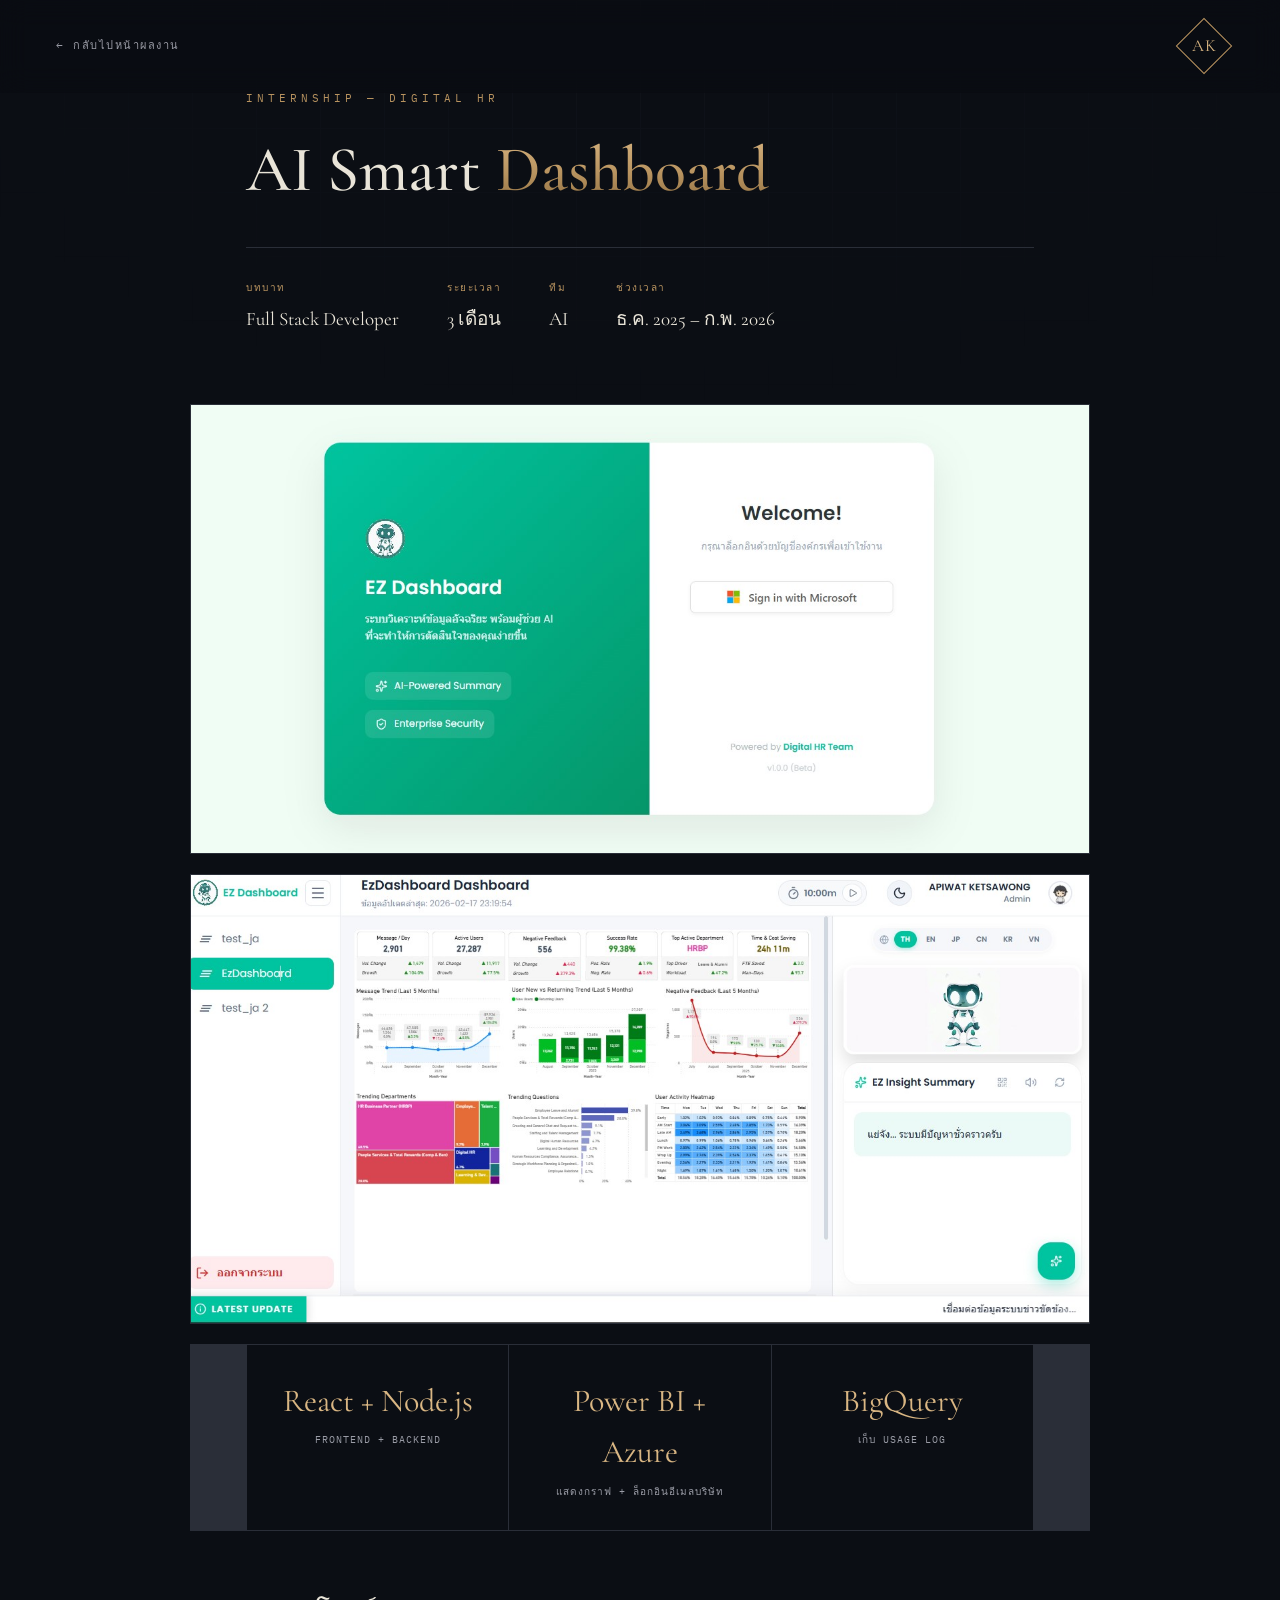
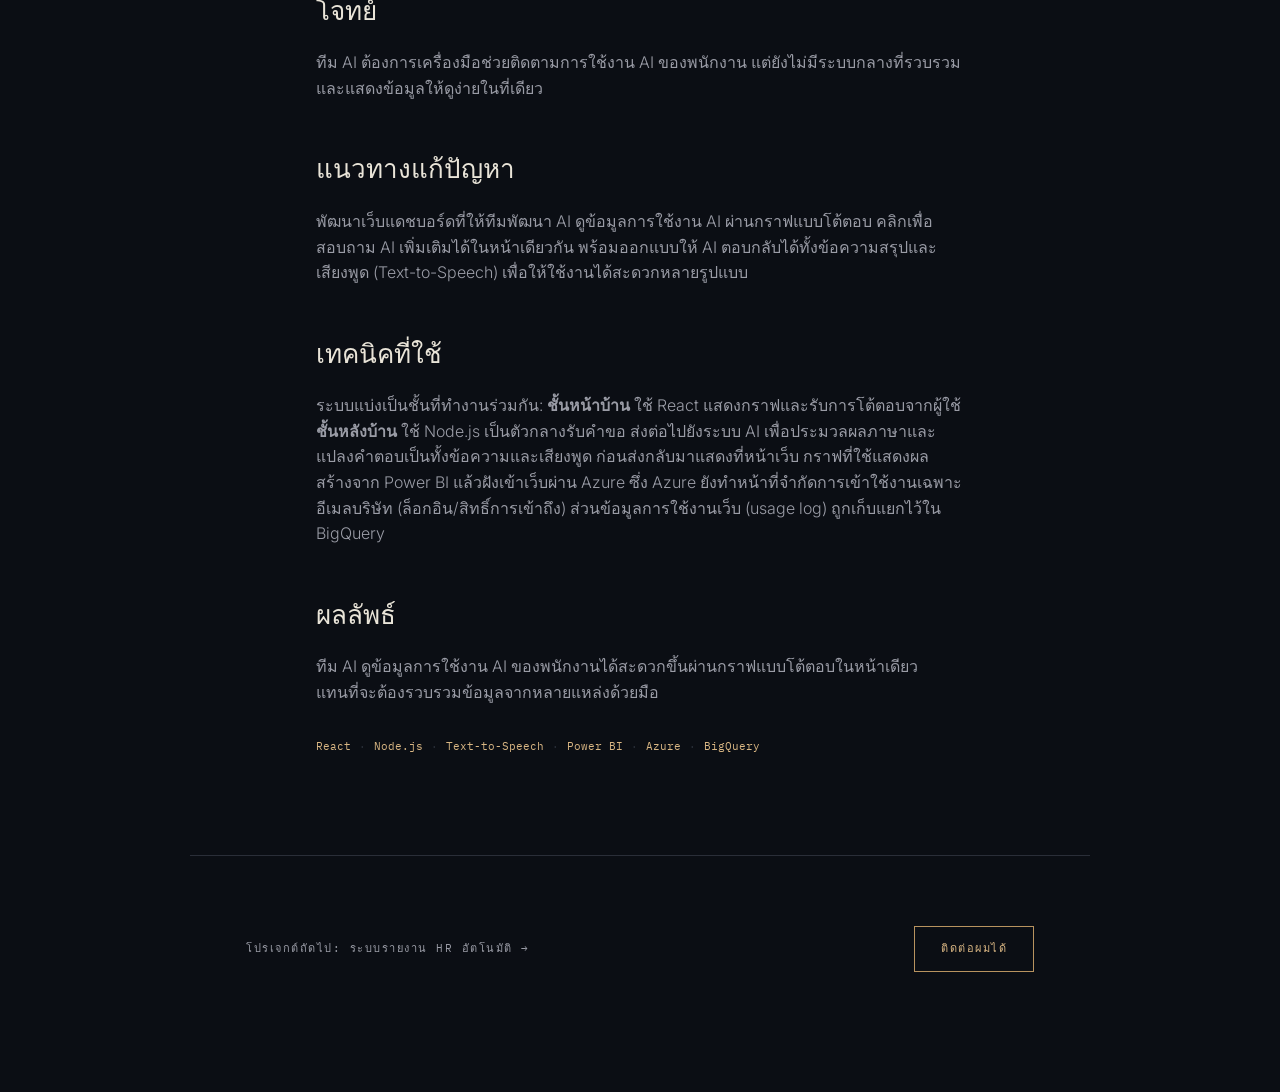
==== project-1.html @ 17b0898d "save" ====
<!DOCTYPE html>
<html lang="th">
<head>
<meta charset="UTF-8">
<meta name="viewport" content="width=device-width, initial-scale=1.0">
<title>AI Smart Dashboard — Apiwat Ketsawong</title>
<link rel="preconnect" href="https://fonts.googleapis.com">
<link rel="preconnect" href="https://fonts.gstatic.com" crossorigin>
<link href="https://fonts.googleapis.com/css2?family=Cormorant+Garamond:ital,wght@0,400;0,500;0,600;1,400&family=Inter:wght@300;400;500;600&family=IBM+Plex+Mono:wght@400;500&display=swap" rel="stylesheet">
<link rel="stylesheet" href="styles.css">
</head>
<body>

<div class="grain"></div>

<nav class="case-nav">
  <a class="case-back" href="home.html#work">← กลับไปหน้าผลงาน</a>
  <div class="monogram"><span>AK</span></div>
</nav>

<section class="case-hero">
  <div class="eyebrow">Internship — Digital HR</div>
  <h1 class="case-title">AI Smart<span class="brass-text"> Dashboard</span></h1>
  <div class="case-meta-row">
    <div class="item"><div class="l">บทบาท</div><div class="v">Full Stack Developer</div></div>
    <div class="item"><div class="l">ระยะเวลา</div><div class="v">3 เดือน</div></div>
    <div class="item"><div class="l">ทีม</div><div class="v">AI</div></div>
    <div class="item"><div class="l">ช่วงเวลา</div><div class="v">ธ.ค. 2025 – ก.พ. 2026</div></div>
  </div>
</section>

<div class="case-frame"><img src="image/dashboard1.png" alt="AI Smart Dashboard"></div>
<div class="case-frame"><img src="image/dashboard2.jpg" alt="AI Smart Dashboard"></div>

<div class="case-results">
  <div class="r"><div class="n">React + Node.js</div><div class="l">Frontend + Backend</div></div>
  <div class="r"><div class="n">Power BI + Azure</div><div class="l">แสดงกราฟ + ล็อกอินอีเมลบริษัท</div></div>
  <div class="r"><div class="n">BigQuery</div><div class="l">เก็บ Usage Log</div></div>
</div>

<div class="case-body">
  <h3>โจทย์</h3>
  <p>ทีม AI ต้องการเครื่องมือช่วยติดตามการใช้งาน AI ของพนักงาน แต่ยังไม่มีระบบกลางที่รวบรวมและแสดงข้อมูลให้ดูง่ายในที่เดียว</p>

  <h3>แนวทางแก้ปัญหา</h3>
  <p>พัฒนาเว็บแดชบอร์ดที่ให้ทีมพัฒนา AI ดูข้อมูลการใช้งาน AI ผ่านกราฟแบบโต้ตอบ คลิกเพื่อสอบถาม AI เพิ่มเติมได้ในหน้าเดียวกัน พร้อมออกแบบให้ AI ตอบกลับได้ทั้งข้อความสรุปและเสียงพูด (Text-to-Speech) เพื่อให้ใช้งานได้สะดวกหลายรูปแบบ</p>

  <h3>เทคนิคที่ใช้</h3>
  <p>ระบบแบ่งเป็นชั้นที่ทำงานร่วมกัน: <strong>ชั้นหน้าบ้าน</strong> ใช้ React แสดงกราฟและรับการโต้ตอบจากผู้ใช้ <strong>ชั้นหลังบ้าน</strong> ใช้ Node.js เป็นตัวกลางรับคำขอ ส่งต่อไปยังระบบ AI เพื่อประมวลผลภาษาและแปลงคำตอบเป็นทั้งข้อความและเสียงพูด ก่อนส่งกลับมาแสดงที่หน้าเว็บ กราฟที่ใช้แสดงผลสร้างจาก Power BI แล้วฝังเข้าเว็บผ่าน Azure ซึ่ง Azure ยังทำหน้าที่จำกัดการเข้าใช้งานเฉพาะอีเมลบริษัท (ล็อกอิน/สิทธิ์การเข้าถึง) ส่วนข้อมูลการใช้งานเว็บ (usage log) ถูกเก็บแยกไว้ใน BigQuery</p>

  <h3>ผลลัพธ์</h3>
  <p>ทีม AI ดูข้อมูลการใช้งาน AI ของพนักงานได้สะดวกขึ้นผ่านกราฟแบบโต้ตอบในหน้าเดียว แทนที่จะต้องรวบรวมข้อมูลจากหลายแหล่งด้วยมือ</p>

  <div class="project-tags" style="margin-top:32px;">
    <span>React</span><span>Node.js</span><span>Text-to-Speech</span><span>Power BI</span><span>Azure</span><span>BigQuery</span>
  </div>
</div>

<div class="case-cta">
  <a class="case-back" href="project-2.html">โปรเจกต์ถัดไป: ระบบรายงาน HR อัตโนมัติ →</a>
  <a class="plaque-btn primary" href="home.html#contact">ติดต่อผมได้</a>
</div>

<script src="script.js"></script>
</body>
</html>
---- styles.css ----
:root{
    --bg: #0B0E14;
    --bg-panel: #12161F;
    --ink: #E9E4D8;
    --ink-dim: #9A9CA6;
    --brass: #B8935F;
    --brass-bright: #D9B683;
    --line: #2A2E38;
    --line-soft: #1B1F29;
    --serif: 'Cormorant Garamond', serif;
    --sans: 'Inter', sans-serif;
    --mono: 'IBM Plex Mono', monospace;
  }
  *{ margin:0; padding:0; box-sizing:border-box; }
  html{ scroll-behavior:smooth; }
  body{
    background: var(--bg);
    color: var(--ink);
    font-family: var(--sans);
    line-height:1.6;
    overflow-x:hidden;
  }
  ::selection{ background: var(--brass); color: var(--bg); }

  /* texture: faint engraved grid */
  .grain{
    position:fixed; inset:0; pointer-events:none; z-index:1;
    background-image:
      linear-gradient(var(--line-soft) 1px, transparent 1px),
      linear-gradient(90deg, var(--line-soft) 1px, transparent 1px);
    background-size: 64px 64px;
    opacity:.35;
    mask-image: radial-gradient(ellipse 80% 60% at 50% 0%, black, transparent 75%);
  }

  a{ color:inherit; text-decoration:none; }

  .brass-text{
    background: linear-gradient(180deg, var(--brass-bright) 0%, var(--brass) 55%, #8C6C3E 100%);
    -webkit-background-clip:text;
    background-clip:text;
    color:transparent;
  }

  /* ---------- nav ---------- */
  nav{
    position:fixed; top:0; left:0; right:0; z-index:50;
    display:flex; align-items:center; justify-content:space-between;
    padding: 22px 56px;
    background: rgba(10, 12, 18, 0.55);
    backdrop-filter: blur(14px);
    -webkit-backdrop-filter: blur(14px);
    border-bottom: 1px solid transparent;
    transition: transform .4s ease, background .4s ease, border-color .4s ease, padding .3s ease;
  }
  nav.nav-scrolled{
    background: rgba(10, 12, 18, 0.88);
    border-bottom: 1px solid var(--line);
    padding: 16px 56px;
  }
  nav.nav-hidden{
    transform: translateY(-100%);
  }
  .monogram{
    width:40px; height:40px;
    border:1px solid var(--brass);
    display:flex; align-items:center; justify-content:center;
    font-family:var(--serif); font-size:17px; letter-spacing:1px;
    color:var(--brass-bright);
    transform: rotate(45deg);
  }
  .monogram span{ transform: rotate(-45deg); }
  .nav-links{ display:flex; gap:40px; }
  .nav-links a{
    font-size:11px; letter-spacing:2.5px; text-transform:uppercase;
    color:var(--ink-dim);
    transition: color .3s ease;
    position:relative;
  }
  .nav-links a:hover{ color:var(--brass-bright); }
  .nav-links a::after{
    content:''; position:absolute; left:0; bottom:-6px; width:0; height:1px;
    background:var(--brass); transition:width .35s ease;
  }
  .nav-links a:hover::after{ width:100%; }

  .nav-toggle{
    display:none;
    width:34px; height:34px;
    background:none; border:none; cursor:pointer;
    flex-direction:column; align-items:center; justify-content:center; gap:6px;
    padding:0;
  }
  .nav-toggle span{
    display:block; width:22px; height:1px; background:var(--brass-bright);
    transition: transform .3s ease, opacity .3s ease;
  }
  .nav-toggle[aria-expanded="true"] span:nth-child(1){ transform: translateY(7px) rotate(45deg); }
  .nav-toggle[aria-expanded="true"] span:nth-child(2){ opacity:0; }
  .nav-toggle[aria-expanded="true"] span:nth-child(3){ transform: translateY(-7px) rotate(-45deg); }

  .mobile-nav{
    display:none;
    position:fixed; top:0; right:0; z-index:49;
    width:min(76vw, 320px); height:100vh;
    background: rgba(11,14,20,0.98);
    border-left:1px solid var(--line);
    flex-direction:column; align-items:flex-start; justify-content:center; gap:8px;
    padding: 40px;
    transform: translateX(100%);
    transition: transform .4s ease;
  }
  .mobile-nav.open{ transform: translateX(0); }
  .mobile-nav a{
    font-family:var(--serif); font-size:24px; color:var(--ink);
    padding:14px 0; width:100%;
    border-bottom:1px solid var(--line-soft);
  }
  .mobile-nav a:hover{ color:var(--brass-bright); }

  /* ---------- hero ---------- */
  header.hero{
    min-height:100vh;
    display:flex; flex-direction:column; align-items:center; justify-content:center;
    text-align:center;
    position:relative;
    padding: 130px 24px 110px;
  }
  .eyebrow{
    font-family:var(--mono); font-size:11px; letter-spacing:4px;
    color:var(--brass); text-transform:uppercase; margin-bottom:28px;
    opacity:0; animation: rise .6s ease forwards .05s;
  }
  h1.name{
    font-family:var(--serif); font-weight:500; font-style:normal;
    font-size: clamp(56px, 9vw, 128px);
    line-height:1;
    letter-spacing: .5px;
    opacity:0; animation: rise .6s ease forwards .12s;
  }
  .role{
    margin-top:22px;
    font-family:var(--serif); font-style:italic; font-weight:400;
    font-size: clamp(20px, 2.4vw, 30px);
    color: var(--ink-dim);
    opacity:0; animation: rise .6s ease forwards .2s;
  }
  .hero-rule{
    width:0; height:1px; background:var(--brass);
    margin: 40px auto; animation: growLine .7s ease forwards .3s;
  }
  @keyframes growLine{ to{ width:120px; } }
  .hero-tagline{
    max-width:520px; color:var(--ink-dim); font-size:15px; font-weight:300;
    opacity:0; animation: rise .6s ease forwards .38s;
  }
  .hero-links{
    margin-top:44px; display:flex; gap:18px; flex-wrap:wrap; justify-content:center;
    opacity:0; animation: rise .6s ease forwards .46s;
  }
  .stat-strip{
    margin-top:56px; display:flex; gap:0; border-top:1px solid var(--line); border-bottom:1px solid var(--line);
    opacity:0; animation: rise .6s ease forwards .54s;
  }
  .stat-strip .stat{ padding:18px 34px; text-align:center; border-right:1px solid var(--line); }
  .stat-strip .stat:last-child{ border-right:none; }
  .stat-strip .stat .n{ font-family:var(--serif); font-size:28px; color:var(--brass-bright); }
  .stat-strip .stat .l{ font-family:var(--mono); font-size:10px; letter-spacing:1.5px; color:var(--ink-dim); text-transform:uppercase; margin-top:4px; }
  .plaque-btn{
    font-family:var(--mono); font-size:11px; letter-spacing:1.5px; text-transform:uppercase;
    padding:13px 26px; border:1px solid var(--line);
    color:var(--ink-dim);
    transition: all .35s ease;
  }
  .plaque-btn:hover{
    border-color:var(--brass); color:var(--brass-bright);
    box-shadow: inset 0 0 0 1px var(--brass);
  }
  .plaque-btn.primary{ border-color:var(--brass); color:var(--brass-bright); }
  .plaque-btn.primary:hover{ background:var(--brass); color:var(--bg); }

  @keyframes rise{ from{ opacity:0; transform:translateY(16px);} to{opacity:1; transform:translateY(0);} }

  .scroll-cue{
    position:absolute; bottom:24px; left:50%; transform:translateX(-50%);
    font-family:var(--mono); font-size:10px; letter-spacing:2px; color:var(--ink-dim);
    display:flex; flex-direction:column; align-items:center; gap:8px;
    opacity:0; animation: rise .6s ease forwards .65s;
  }
  .scroll-cue .stem{ width:1px; height:22px; background:linear-gradient(var(--brass), transparent); animation: pulse 2s ease-in-out infinite; }
  @keyframes pulse{ 0%,100%{opacity:.3;} 50%{opacity:1;} }

  /* ---------- section shell ---------- */
  section{ padding: 160px 56px; position:relative; z-index:2; }
  .section-inner{ max-width:1040px; margin:0 auto; }
  .section-head{ display:flex; align-items:baseline; gap:20px; margin-bottom:64px; }
  .section-head .num{ font-family:var(--mono); font-size:12px; color:var(--brass); letter-spacing:2px; }
  .section-head h2{
    font-family:var(--serif); font-weight:500; font-size: clamp(32px,4vw,46px);
  }
  .section-head .rule{ flex:1; height:1px; background:var(--line); }

  .reveal{ opacity:0; transform:translateY(16px); transition: opacity .45s ease, transform .45s ease; }
  .reveal.in{ opacity:1; transform:translateY(0); }

  /* ---------- about ---------- */
  .about-grid{ display:grid; grid-template-columns: 0.9fr 1.1fr; gap:80px; align-items:start; }
  .about-frame{
    aspect-ratio: 3/4;
    border:1px solid var(--line);
    position:relative;
    background: linear-gradient(160deg, var(--bg-panel), var(--bg));
    display:flex; align-items:center; justify-content:center;
  }
  .about-frame::before, .about-frame::after,
  .corner-tl, .corner-br{ content:''; }
  .corner{
    position:absolute; width:22px; height:22px; border:1px solid var(--brass);
  }
  .corner.tl{ top:-1px; left:-1px; border-right:none; border-bottom:none; }
  .corner.br{ bottom:-1px; right:-1px; border-left:none; border-top:none; }
  .about-frame .initials{
    font-family:var(--serif); font-size:96px; color:var(--line);
  }
  .about-frame .initials img{ width:100%; height:100%; object-fit:cover; object-position:center; display:block; }

  .about-text p{ font-weight:300; color:var(--ink-dim); font-size:16px; margin-bottom:20px; }
  .about-text p strong{ color:var(--ink); font-weight:500; }
  .pull-quote{
    font-family:var(--serif); font-style:italic; font-size:24px; color:var(--brass-bright);
    border-left:1px solid var(--brass); padding-left:24px; margin:32px 0;
  }

  /* ---------- skills ---------- */
  .skill-groups{ display:grid; grid-template-columns:repeat(auto-fit,minmax(230px,1fr)); gap:1px; background:var(--line); border:1px solid var(--line); }
  .skill-group{ background:var(--bg); padding:36px 30px; }
  .skill-group h3{
    font-family:var(--mono); font-size:11px; letter-spacing:2px; text-transform:uppercase;
    color:var(--brass); margin-bottom:22px;
  }
  .skill-tags{ display:flex; flex-wrap:wrap; gap:9px; }
  .skill-tags span{
    font-family:var(--mono); font-size:12.5px; color:var(--ink-dim);
    border:1px solid var(--line); padding:6px 12px;
    transition: all .3s ease;
  }
  .skill-tags span:hover{ color:var(--brass-bright); border-color:var(--brass); }

  /* ---------- experience timeline ---------- */
  .timeline{ position:relative; padding-left:40px; }
  .timeline::before{
    content:''; position:absolute; left:0; top:6px; bottom:6px; width:1px; background:var(--line);
  }
  .tl-item{ position:relative; padding-bottom:56px; }
  .tl-item:last-child{ padding-bottom:0; }
  .tl-item::before{
    content:''; position:absolute; left:-45px; top:6px; width:9px; height:9px;
    border:1px solid var(--brass); background:var(--bg); transform:rotate(45deg);
  }
  .tl-date{ font-family:var(--mono); font-size:11.5px; color:var(--brass); letter-spacing:1px; margin-bottom:8px; }
  .tl-role{ font-family:var(--serif); font-size:26px; margin-bottom:6px; }
  .tl-company{ color:var(--ink-dim); font-size:14px; margin-bottom:14px; }
  .tl-desc{ color:var(--ink-dim); font-weight:300; font-size:15px; max-width:640px; }

  /* ---------- projects ---------- */
  .project-grid{ display:grid; grid-template-columns:repeat(auto-fit,minmax(280px,1fr)); gap:28px; }
  .project-card{
    border:1px solid var(--line); padding:34px 28px; position:relative;
    transition: transform .4s ease, border-color .4s ease;
    background: var(--bg-panel);
  }
  .project-card:hover{ transform:translateY(-6px); border-color:var(--brass); }
  .project-card .corner{ opacity:0; transition:opacity .4s ease; }
  .project-card:hover .corner{ opacity:1; }
  .project-num{ font-family:var(--mono); font-size:11px; color:var(--ink-dim); margin-bottom:26px; }
  .project-card h3{ font-family:var(--serif); font-size:24px; margin-bottom:12px; }
  .project-card p{ color:var(--ink-dim); font-weight:300; font-size:14px; margin-bottom:16px; }
  .project-impact{
    font-family:var(--mono); font-size:12px; color:var(--brass-bright);
    border-left:2px solid var(--brass); padding-left:10px; margin-bottom:22px;
  }
  .project-tags{ display:flex; flex-wrap:wrap; gap:8px; }
  .project-tags span{ font-family:var(--mono); font-size:11px; color:var(--brass-bright); }
  .project-tags span:not(:last-child)::after{ content:'·'; margin-left:8px; color:var(--line); }

  a.project-card{ display:block; cursor:pointer; }
  .project-view{
    font-family:var(--mono); font-size:11px; letter-spacing:1.5px; text-transform:uppercase;
    color:var(--ink-dim); margin-top:22px; padding-top:18px; border-top:1px solid var(--line);
    display:flex; align-items:center; gap:8px; transition: color .3s ease, gap .3s ease;
  }
  .project-card:hover .project-view{ color:var(--brass-bright); gap:12px; }

  /* ---------- case study pages ---------- */
  .case-nav{ padding: 26px 56px; display:flex; align-items:center; justify-content:space-between; }
  .case-back{
    display:inline-flex; align-items:center; gap:8px;
    font-family:var(--mono); font-size:11px; letter-spacing:1.5px; text-transform:uppercase;
    color:var(--ink-dim); transition:color .3s ease, gap .3s ease;
  }
  .case-back:hover{ color:var(--brass-bright); gap:12px; }

  .case-hero{ padding: 90px 56px 70px; max-width:900px; margin:0 auto; }
  .case-hero .eyebrow{ text-align:left; animation:none; opacity:1; }
  .case-title{
    font-family:var(--serif); font-weight:500; font-size:clamp(38px,6vw,64px);
    line-height:1.05; margin:20px 0 0;
  }
  .case-meta-row{
    display:flex; gap:48px; flex-wrap:wrap;
    margin-top:44px; padding-top:32px; border-top:1px solid var(--line);
  }
  .case-meta-row .item .l{
    font-family:var(--mono); font-size:10px; letter-spacing:1.5px; text-transform:uppercase;
    color:var(--brass); margin-bottom:8px;
  }
  .case-meta-row .item .v{ font-family:var(--serif); font-size:19px; }

  .case-frame{
    max-width:900px; margin:0 auto 20px; aspect-ratio:16/8;
    border:1px solid var(--line); position:relative;
    background: linear-gradient(160deg, var(--bg-panel), var(--bg));
    display:flex; align-items:center; justify-content:center;
    overflow:hidden;
  }
  .case-frame span{ font-family:var(--serif); font-size:22px; color:var(--line); }
  .case-frame img{
    width:100%; height:100%;
    object-fit:cover; object-position:center;
    display:block;
  }

  .case-body{ max-width:760px; margin:0 auto; padding: 60px 56px; }
  .case-body h3{
    font-family:var(--serif); font-weight:500; font-size:26px; margin: 48px 0 18px;
  }
  .case-body h3:first-child{ margin-top:0; }
  .case-body p{ font-weight:300; color:var(--ink-dim); font-size:16px; margin-bottom:16px; }

  .case-results{
    max-width:900px; margin: 10px auto 0; padding: 0 56px;
    display:grid; grid-template-columns:repeat(auto-fit,minmax(160px,1fr)); gap:1px;
    background:var(--line); border:1px solid var(--line);
  }
  .case-results .r{ background:var(--bg); padding:30px 24px; text-align:center; }
  .case-results .r .n{ font-family:var(--serif); font-size:32px; color:var(--brass-bright); }
  .case-results .r .l{ font-family:var(--mono); font-size:10px; letter-spacing:1px; color:var(--ink-dim); text-transform:uppercase; margin-top:6px; }

  .case-cta{
    max-width:900px; margin:0 auto; padding: 70px 56px 120px;
    display:flex; justify-content:space-between; align-items:center; gap:20px; flex-wrap:wrap;
    border-top:1px solid var(--line); margin-top:40px;
  }

  @media (max-width: 640px){
    .case-nav, .case-hero, .case-body, .case-cta{ padding-left:24px; padding-right:24px; }
    .case-results{ padding-left:24px; padding-right:24px; grid-template-columns:1fr; }
    .case-frame{ margin-left:24px; margin-right:24px; width:calc(100% - 48px); }
    .case-meta-row{ gap:28px; }
  }

  /* ---------- contact ---------- */
  footer{
    padding: 160px 56px 70px; text-align:center; position:relative; z-index:2;
  }
  footer .eyebrow{ animation:none; opacity:1; }
  footer h2{
    font-family:var(--serif); font-weight:500; font-size:clamp(38px,6vw,64px); margin:26px 0 18px;
  }
  footer p{ color:var(--ink-dim); font-weight:300; max-width:440px; margin:0 auto 44px; }
  .footer-links{ display:flex; justify-content:center; gap:18px; margin-bottom:90px; }
  .footer-bottom{
    display:flex; justify-content:space-between; align-items:center;
    border-top:1px solid var(--line-soft); padding-top:28px;
    font-family:var(--mono); font-size:11px; color:var(--ink-dim); letter-spacing:1px;
  }

  /* ---------- responsive: tablet ---------- */
  @media (max-width: 1024px){
    section{ padding: 130px 40px; }
    .about-grid{ gap:52px; }
    .skill-groups{ grid-template-columns:repeat(2,1fr); }
    .project-grid{ grid-template-columns:repeat(2,1fr); }
  }

  /* ---------- responsive: mobile ---------- */
  @media (max-width: 860px){
    nav{ padding:18px 24px; }
    nav.nav-scrolled{ padding:14px 24px; }
    .nav-links{ display:none; }
    .nav-toggle{ display:flex; }
    .mobile-nav{ display:flex; }

    header.hero{ padding: 110px 20px 100px; }
    .stat-strip{ margin-top:44px; }
    .stat-strip .stat{ padding:14px 12px; }
    .stat-strip .stat .n{ font-size:22px; }
    .stat-strip .stat .l{ font-size:9px; letter-spacing:1px; }

    section{ padding: 100px 24px; }
    .section-head{ margin-bottom:44px; }
    .about-grid{ grid-template-columns:1fr; gap:40px; }
    .about-frame{ aspect-ratio:16/9; }
    .skill-groups{ grid-template-columns:1fr; }
    .project-grid{ grid-template-columns:1fr; }

    .timeline{ padding-left:28px; }
    .tl-item::before{ left:-33px; }
    .tl-role{ font-size:22px; }

    .footer-links{ flex-wrap:wrap; gap:12px; margin-bottom:60px; }
    .footer-bottom{ flex-direction:column; gap:10px; text-align:center; }
  }

  /* ---------- responsive: small mobile ---------- */
  @media (max-width: 420px){
    h1.name{ font-size: clamp(44px, 14vw, 72px); }
    .hero-tagline{ font-size:14px; }
    .plaque-btn{ padding:12px 18px; font-size:10px; }
    .stat-strip{ flex-wrap:wrap; }
    .stat-strip .stat{ width:50%; border-bottom:1px solid var(--line); }
    .stat-strip .stat:nth-child(2){ border-right:none; }
    footer h2{ font-size: clamp(32px, 9vw, 48px); }
  }

  @media (prefers-reduced-motion: reduce){
    *{ animation-duration:.01ms !important; animation-iteration-count:1 !important; transition-duration:.01ms !important; }
  }

  a:focus-visible, .plaque-btn:focus-visible{
    outline:1px solid var(--brass-bright); outline-offset:4px;
  }
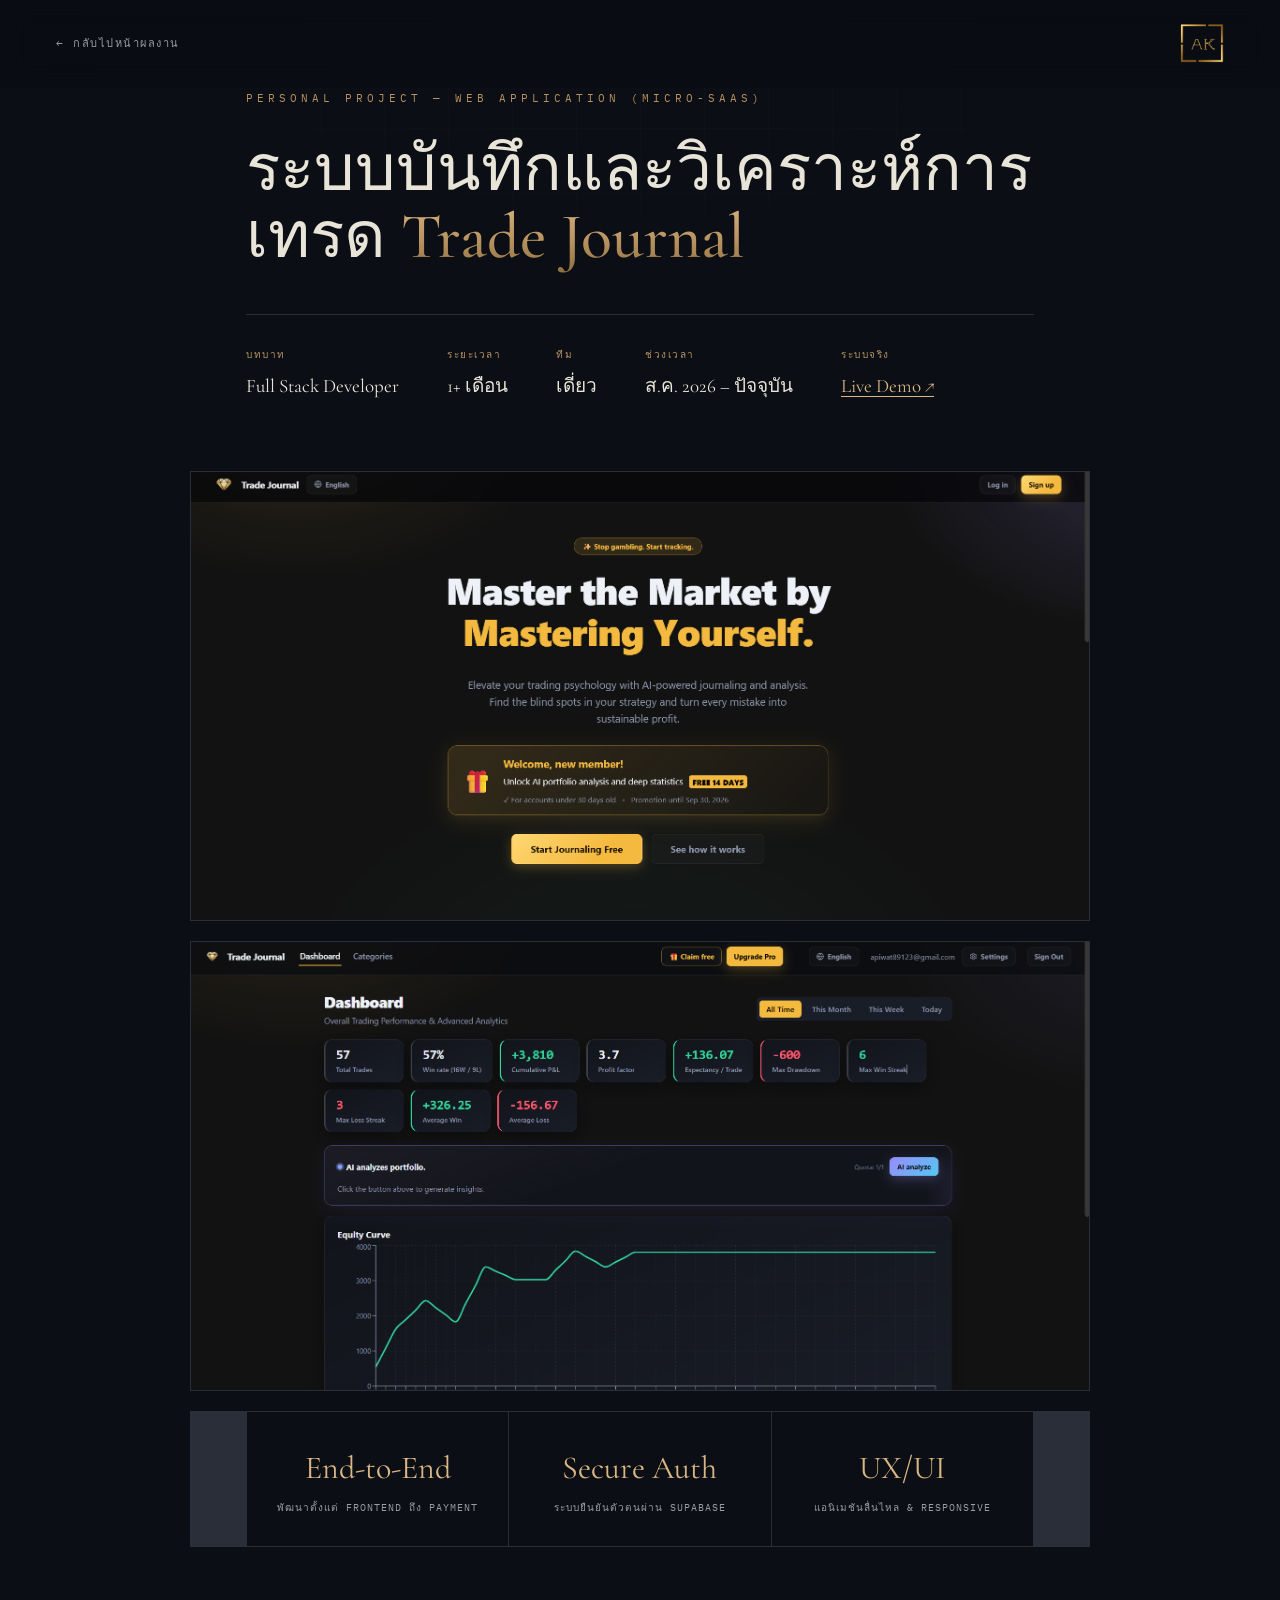
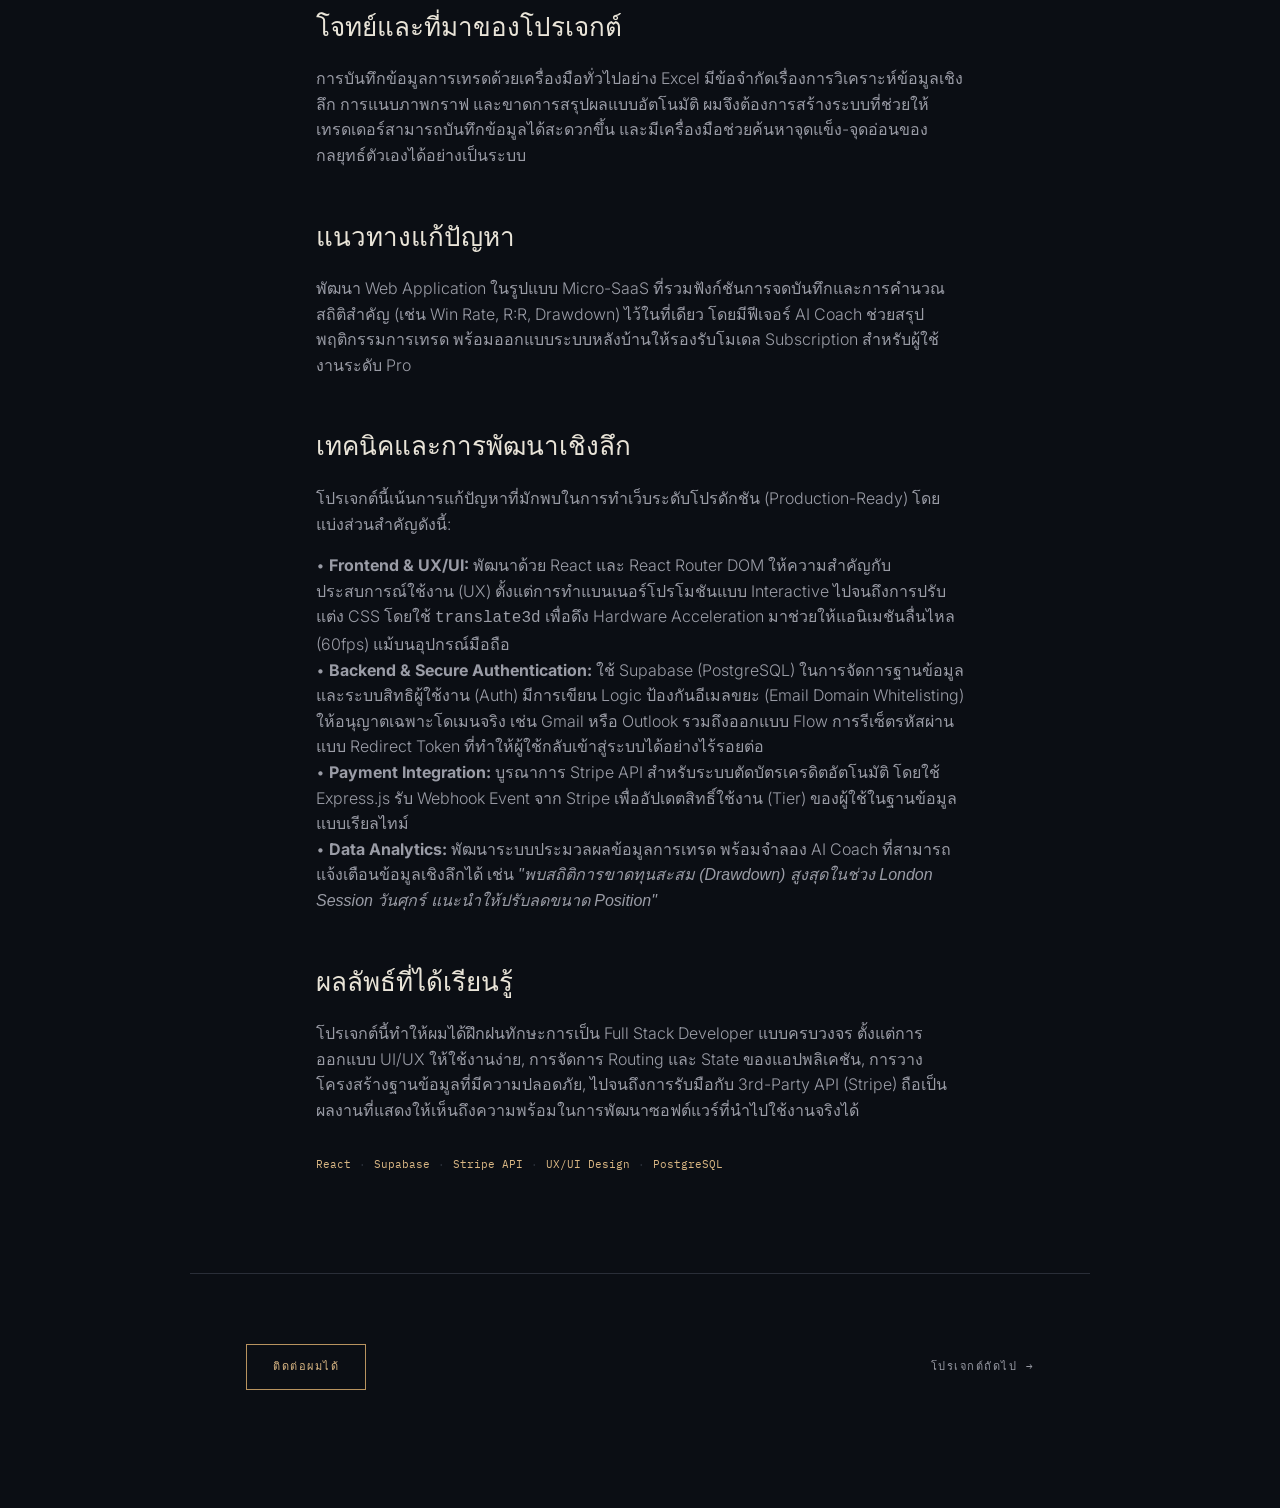
==== commit 8e205182: "project+" ====
--- a/project-1.html
+++ b/project-1.html
@@ -3,62 +3,77 @@
 <head>
 <meta charset="UTF-8">
 <meta name="viewport" content="width=device-width, initial-scale=1.0">
-<title>AI Smart Dashboard — Apiwat Ketsawong</title>
+<title>Trade Journal & Analytics Platform — Apiwat Ketsawong</title>
 <link rel="preconnect" href="https://fonts.googleapis.com">
 <link rel="preconnect" href="https://fonts.gstatic.com" crossorigin>
 <link href="https://fonts.googleapis.com/css2?family=Cormorant+Garamond:ital,wght@0,400;0,500;0,600;1,400&family=Inter:wght@300;400;500;600&family=IBM+Plex+Mono:wght@400;500&display=swap" rel="stylesheet">
 <link rel="stylesheet" href="styles.css">
+<link rel="icon" type="image/png" href="image/logo.png">
 </head>
 <body>
 
 <div class="grain"></div>
 
 <nav class="case-nav">
-  <a class="case-back" href="home.html#work">← กลับไปหน้าผลงาน</a>
-  <div class="monogram"><span>AK</span></div>
+  <a class="case-back" href="index.html#work">← กลับไปหน้าผลงาน</a>
+    <img class="logo" src="image/logo.png" alt="Apiwat Ketsawong">
 </nav>
 
 <section class="case-hero">
-  <div class="eyebrow">Internship — Digital HR</div>
-  <h1 class="case-title">AI Smart<span class="brass-text"> Dashboard</span></h1>
+  <div class="eyebrow">Personal Project — Web Application (Micro-SaaS)</div>
+  <h1 class="case-title">ระบบบันทึกและวิเคราะห์การเทรด<span class="brass-text"> Trade Journal</span></h1>
   <div class="case-meta-row">
     <div class="item"><div class="l">บทบาท</div><div class="v">Full Stack Developer</div></div>
-    <div class="item"><div class="l">ระยะเวลา</div><div class="v">3 เดือน</div></div>
-    <div class="item"><div class="l">ทีม</div><div class="v">AI</div></div>
-    <div class="item"><div class="l">ช่วงเวลา</div><div class="v">ธ.ค. 2025 – ก.พ. 2026</div></div>
+    <div class="item"><div class="l">ระยะเวลา</div><div class="v">1+ เดือน</div></div>
+    <div class="item"><div class="l">ทีม</div><div class="v">เดี่ยว</div></div>
+    <div class="item"><div class="l">ช่วงเวลา</div><div class="v">ส.ค. 2026 – ปัจจุบัน</div></div>
+    <div class="item">
+      <div class="l">ระบบจริง</div>
+      <div class="v">
+        <a href="https://trading-journal-beige-omega.vercel.app" target="_blank" rel="noopener noreferrer" style="color:var(--brass-bright); text-decoration:underline; text-underline-offset:4px;">
+          Live Demo ↗
+        </a>
+      </div>
+    </div>
   </div>
 </section>
 
-<div class="case-frame"><img src="image/dashboard1.png" alt="AI Smart Dashboard"></div>
-<div class="case-frame"><img src="image/dashboard2.jpg" alt="AI Smart Dashboard"></div>
+<div class="case-frame"><img src="image/trade1.png" alt="Trade Journal Landing Page"></div>
+<div class="case-frame"><img src="image/trade2.png" alt="Trade Journal Landing Page"></div>
 
 <div class="case-results">
-  <div class="r"><div class="n">React + Node.js</div><div class="l">Frontend + Backend</div></div>
-  <div class="r"><div class="n">Power BI + Azure</div><div class="l">แสดงกราฟ + ล็อกอินอีเมลบริษัท</div></div>
-  <div class="r"><div class="n">BigQuery</div><div class="l">เก็บ Usage Log</div></div>
+  <div class="r"><div class="n">End-to-End</div><div class="l">พัฒนาตั้งแต่ Frontend ถึง Payment</div></div>
+  <div class="r"><div class="n">Secure Auth</div><div class="l">ระบบยืนยันตัวตนผ่าน Supabase</div></div>
+  <div class="r"><div class="n">UX/UI</div><div class="l">แอนิเมชันลื่นไหล & Responsive</div></div>
 </div>
 
 <div class="case-body">
-  <h3>โจทย์</h3>
-  <p>ทีม AI ต้องการเครื่องมือช่วยติดตามการใช้งาน AI ของพนักงาน แต่ยังไม่มีระบบกลางที่รวบรวมและแสดงข้อมูลให้ดูง่ายในที่เดียว</p>
+  <h3>โจทย์และที่มาของโปรเจกต์</h3>
+  <p>การบันทึกข้อมูลการเทรดด้วยเครื่องมือทั่วไปอย่าง Excel มีข้อจำกัดเรื่องการวิเคราะห์ข้อมูลเชิงลึก การแนบภาพกราฟ และขาดการสรุปผลแบบอัตโนมัติ ผมจึงต้องการสร้างระบบที่ช่วยให้เทรดเดอร์สามารถบันทึกข้อมูลได้สะดวกขึ้น และมีเครื่องมือช่วยค้นหาจุดแข็ง-จุดอ่อนของกลยุทธ์ตัวเองได้อย่างเป็นระบบ</p>
 
   <h3>แนวทางแก้ปัญหา</h3>
-  <p>พัฒนาเว็บแดชบอร์ดที่ให้ทีมพัฒนา AI ดูข้อมูลการใช้งาน AI ผ่านกราฟแบบโต้ตอบ คลิกเพื่อสอบถาม AI เพิ่มเติมได้ในหน้าเดียวกัน พร้อมออกแบบให้ AI ตอบกลับได้ทั้งข้อความสรุปและเสียงพูด (Text-to-Speech) เพื่อให้ใช้งานได้สะดวกหลายรูปแบบ</p>
+  <p>พัฒนา Web Application ในรูปแบบ Micro-SaaS ที่รวมฟังก์ชันการจดบันทึกและการคำนวณสถิติสำคัญ (เช่น Win Rate, R:R, Drawdown) ไว้ในที่เดียว โดยมีฟีเจอร์ AI Coach ช่วยสรุปพฤติกรรมการเทรด พร้อมออกแบบระบบหลังบ้านให้รองรับโมเดล Subscription สำหรับผู้ใช้งานระดับ Pro</p>
 
-  <h3>เทคนิคที่ใช้</h3>
-  <p>ระบบแบ่งเป็นชั้นที่ทำงานร่วมกัน: <strong>ชั้นหน้าบ้าน</strong> ใช้ React แสดงกราฟและรับการโต้ตอบจากผู้ใช้ <strong>ชั้นหลังบ้าน</strong> ใช้ Node.js เป็นตัวกลางรับคำขอ ส่งต่อไปยังระบบ AI เพื่อประมวลผลภาษาและแปลงคำตอบเป็นทั้งข้อความและเสียงพูด ก่อนส่งกลับมาแสดงที่หน้าเว็บ กราฟที่ใช้แสดงผลสร้างจาก Power BI แล้วฝังเข้าเว็บผ่าน Azure ซึ่ง Azure ยังทำหน้าที่จำกัดการเข้าใช้งานเฉพาะอีเมลบริษัท (ล็อกอิน/สิทธิ์การเข้าถึง) ส่วนข้อมูลการใช้งานเว็บ (usage log) ถูกเก็บแยกไว้ใน BigQuery</p>
+  <h3>เทคนิคและการพัฒนาเชิงลึก</h3>
+  <p>โปรเจกต์นี้เน้นการแก้ปัญหาที่มักพบในการทำเว็บระดับโปรดักชัน (Production-Ready) โดยแบ่งส่วนสำคัญดังนี้:</p>
+  <p>
+    • <strong>Frontend & UX/UI:</strong> พัฒนาด้วย React และ React Router DOM ให้ความสำคัญกับประสบการณ์ใช้งาน (UX) ตั้งแต่การทำแบนเนอร์โปรโมชันแบบ Interactive ไปจนถึงการปรับแต่ง CSS โดยใช้ <code>translate3d</code> เพื่อดึง Hardware Acceleration มาช่วยให้แอนิเมชันลื่นไหล (60fps) แม้บนอุปกรณ์มือถือ<br>
+    • <strong>Backend & Secure Authentication:</strong> ใช้ Supabase (PostgreSQL) ในการจัดการฐานข้อมูลและระบบสิทธิผู้ใช้งาน (Auth) มีการเขียน Logic ป้องกันอีเมลขยะ (Email Domain Whitelisting) ให้อนุญาตเฉพาะโดเมนจริง เช่น Gmail หรือ Outlook รวมถึงออกแบบ Flow การรีเซ็ตรหัสผ่านแบบ Redirect Token ที่ทำให้ผู้ใช้กลับเข้าสู่ระบบได้อย่างไร้รอยต่อ<br>
+    • <strong>Payment Integration:</strong> บูรณาการ Stripe API สำหรับระบบตัดบัตรเครดิตอัตโนมัติ โดยใช้ Express.js รับ Webhook Event จาก Stripe เพื่ออัปเดตสิทธิ์ใช้งาน (Tier) ของผู้ใช้ในฐานข้อมูลแบบเรียลไทม์<br>
+    • <strong>Data Analytics:</strong> พัฒนาระบบประมวลผลข้อมูลการเทรด พร้อมจำลอง AI Coach ที่สามารถแจ้งเตือนข้อมูลเชิงลึกได้ เช่น <em>"พบสถิติการขาดทุนสะสม (Drawdown) สูงสุดในช่วง London Session วันศุกร์ แนะนำให้ปรับลดขนาด Position"</em>
+  </p>
 
-  <h3>ผลลัพธ์</h3>
-  <p>ทีม AI ดูข้อมูลการใช้งาน AI ของพนักงานได้สะดวกขึ้นผ่านกราฟแบบโต้ตอบในหน้าเดียว แทนที่จะต้องรวบรวมข้อมูลจากหลายแหล่งด้วยมือ</p>
+  <h3>ผลลัพธ์ที่ได้เรียนรู้</h3>
+  <p>โปรเจกต์นี้ทำให้ผมได้ฝึกฝนทักษะการเป็น Full Stack Developer แบบครบวงจร ตั้งแต่การออกแบบ UI/UX ให้ใช้งานง่าย, การจัดการ Routing และ State ของแอปพลิเคชัน, การวางโครงสร้างฐานข้อมูลที่มีความปลอดภัย, ไปจนถึงการรับมือกับ 3rd-Party API (Stripe) ถือเป็นผลงานที่แสดงให้เห็นถึงความพร้อมในการพัฒนาซอฟต์แวร์ที่นำไปใช้งานจริงได้</p>
 
   <div class="project-tags" style="margin-top:32px;">
-    <span>React</span><span>Node.js</span><span>Text-to-Speech</span><span>Power BI</span><span>Azure</span><span>BigQuery</span>
+    <span>React</span><span>Supabase</span><span>Stripe API</span><span>UX/UI Design</span><span>PostgreSQL</span>
   </div>
 </div>
 
 <div class="case-cta">
-  <a class="case-back" href="project-2.html">โปรเจกต์ถัดไป: ระบบรายงาน HR อัตโนมัติ →</a>
-  <a class="plaque-btn primary" href="home.html#contact">ติดต่อผมได้</a>
+  <a class="plaque-btn primary" href="index.html#contact">ติดต่อผมได้</a>
+  <a class="case-back" href="project-2.html">โปรเจกต์ถัดไป →</a>
 </div>
 
 <script src="script.js"></script>
--- a/styles.css
+++ b/styles.css
@@ -429,4 +429,33 @@
 
   a:focus-visible, .plaque-btn:focus-visible{
     outline:1px solid var(--brass-bright); outline-offset:4px;
-  }+  }
+
+.logo {
+  width: 45px;
+  margin-top: -5px;
+  margin-bottom: -5px;
+}
+
+.plaque-btn {
+  display: inline-flex;
+  align-items: center;
+  justify-content: center;
+  gap: 10px;
+}
+
+.plaque-btn svg {
+  flex-shrink: 0;
+  transition: transform 0.3s ease;
+}
+
+.plaque-btn:hover svg {
+  transform: translateY(-1px);
+}
+
+/* ยกเลิกการบังคับพิมพ์ใหญ่เฉพาะปุ่มในส่วนติดต่อ/ท้ายเว็บ */
+.footer-links .plaque-btn {
+  text-transform: none;
+  letter-spacing: 0.5px; /* ปรับระยะห่างตัวอักษรให้อ่านง่ายขึ้น */
+}
+
